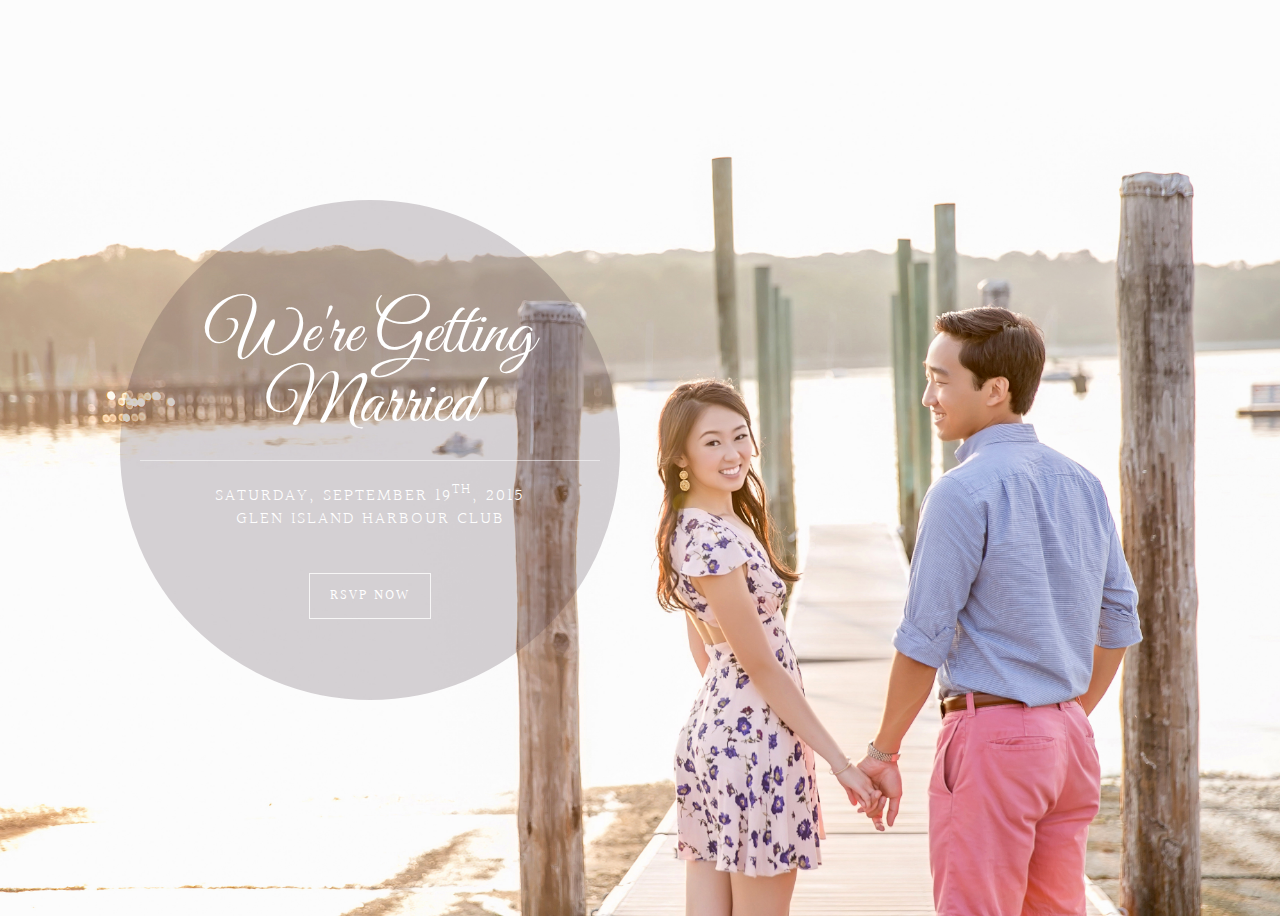
==== index.html @ 85db55b6 "Circleee and button" ====
<!DOCTYPE html>
<html>
<head>
  <title>Dan and Sharon</title>
  <link href='http://fonts.googleapis.com/css?family=Great+Vibes' rel='stylesheet' type='text/css'>
  <link href='http://fonts.googleapis.com/css?family=Rosarivo' rel='stylesheet' type='text/css'>
  <link href='http://fonts.googleapis.com/css?family=Halant:300,400' rel='stylesheet' type='text/css'>
  <link href="style.css" rel="stylesheet" type="text/css" />
</head>
<body> 
  <div class="main-sidebar">
    <h1>We're Getting Married</h1>
    <h3>Saturday, September 19<sup>th</sup>, 2015</h3>
    <h3>Glen Island Harbour Club</h3>
    <button id="rsvp">RSVP now</button>
  </div>
</body>
</html>
---- style.css ----
body {
  background-image: url('images/P00560_1185.jpg');
  background-position: center;
  background-size: cover;
  background-repeat: no-repeat;
  height: 100vh;
  color: rgb(255, 255, 255);
}
h1 {
  font: 70px/70px 'Great Vibes', script;
  text-align: center;
  border-bottom: 1px solid rgba(255, 255, 255, 0.5);
  padding: 30px 0 20px;
  margin: 70px 20px 20px;
}
h3 {
  text-transform: uppercase;
  font: 18px/18px 'Halant', serif;
  font-weight: 300;
  letter-spacing: 2px;
  text-align: center;
  margin: 5px;
}
.intro {
  height: 100%;
  position: relative;
}
.main-sidebar {
  position: absolute;
  top: 50%;
  left: 120px;
  width: 500px;
  height: 500px;
  margin-top: -250px;
  border-radius: 100%;
  background-color: rgba(53, 36, 49, 0.2);
  text-align: center;
}
#rsvp {
  background: transparent;
  border: 1px solid rgba(255, 255, 255, 0.8);
  text-transform: uppercase;
  margin-top: 40px;
  font: 14px/14px 'Halant', serif;
  letter-spacing: 2px;
  color: rgb(255, 255, 255);
  padding: 15px 20px;
  cursor: pointer;
}
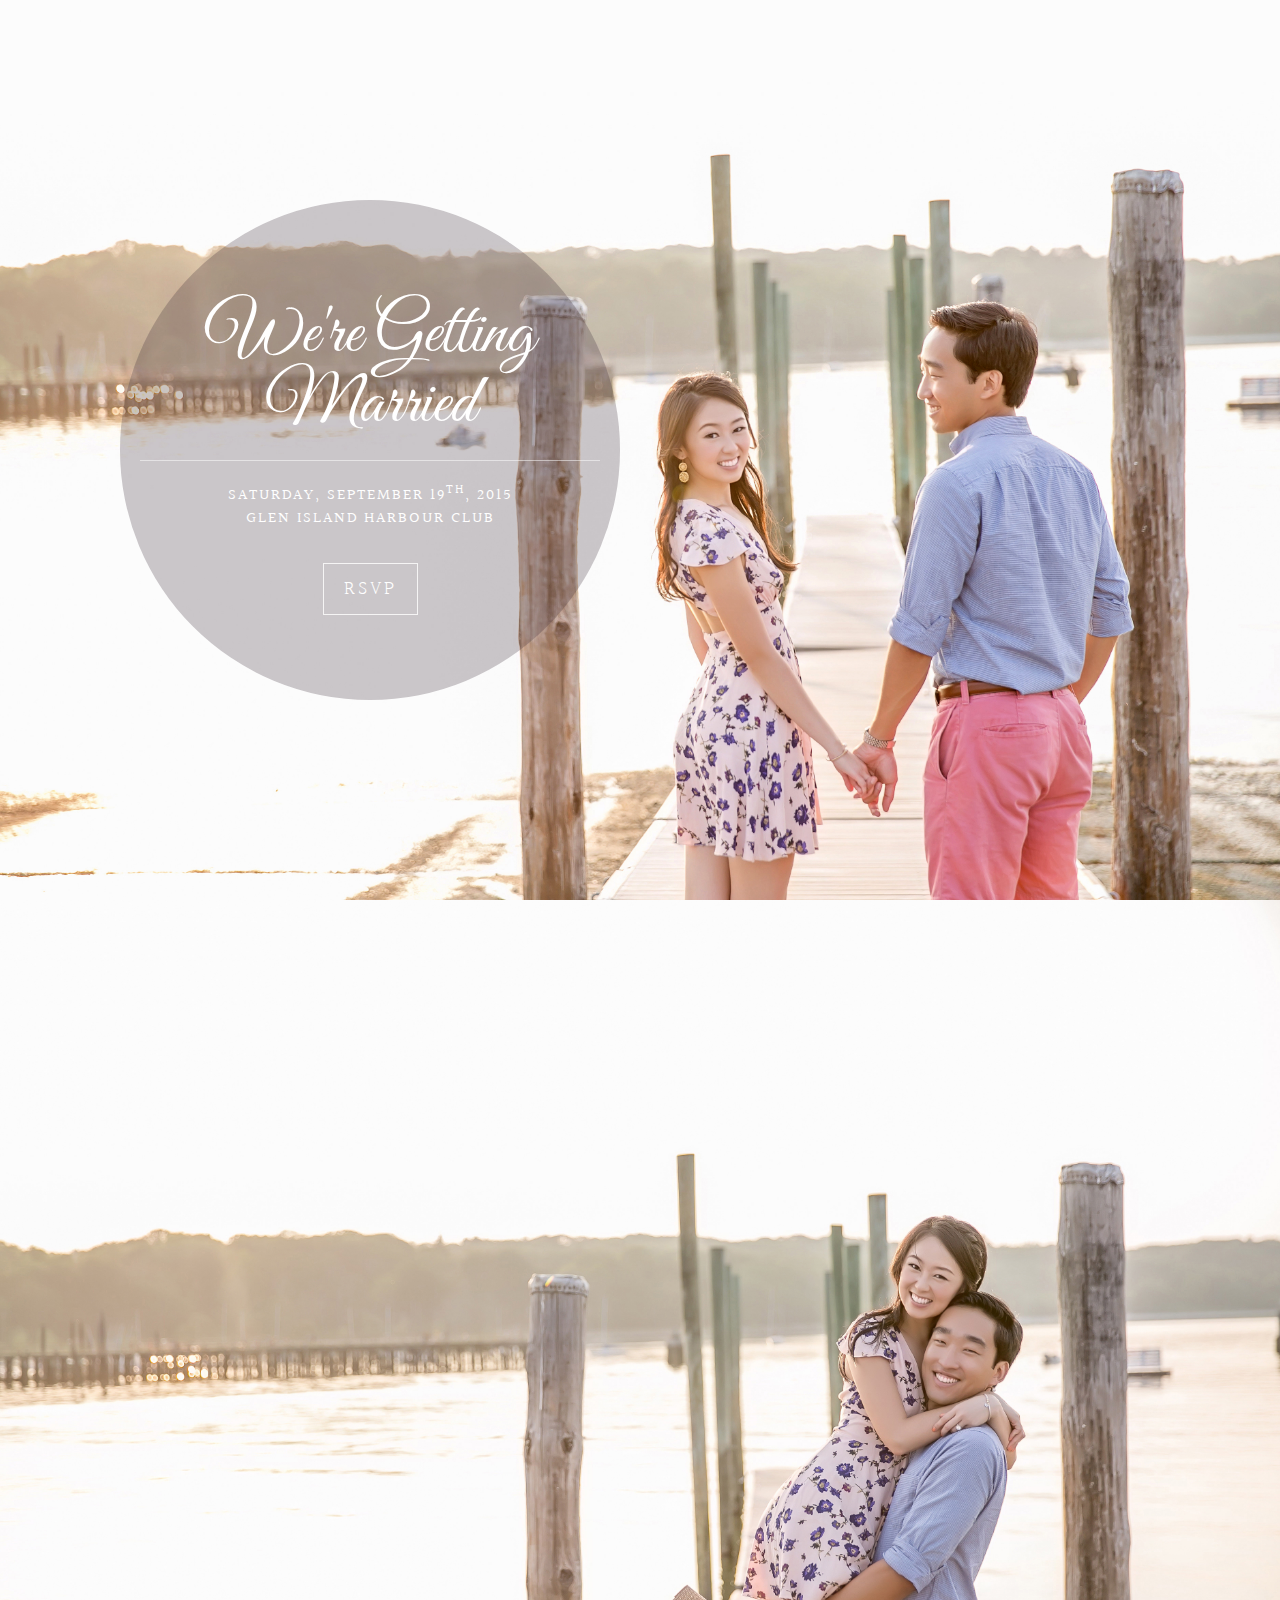
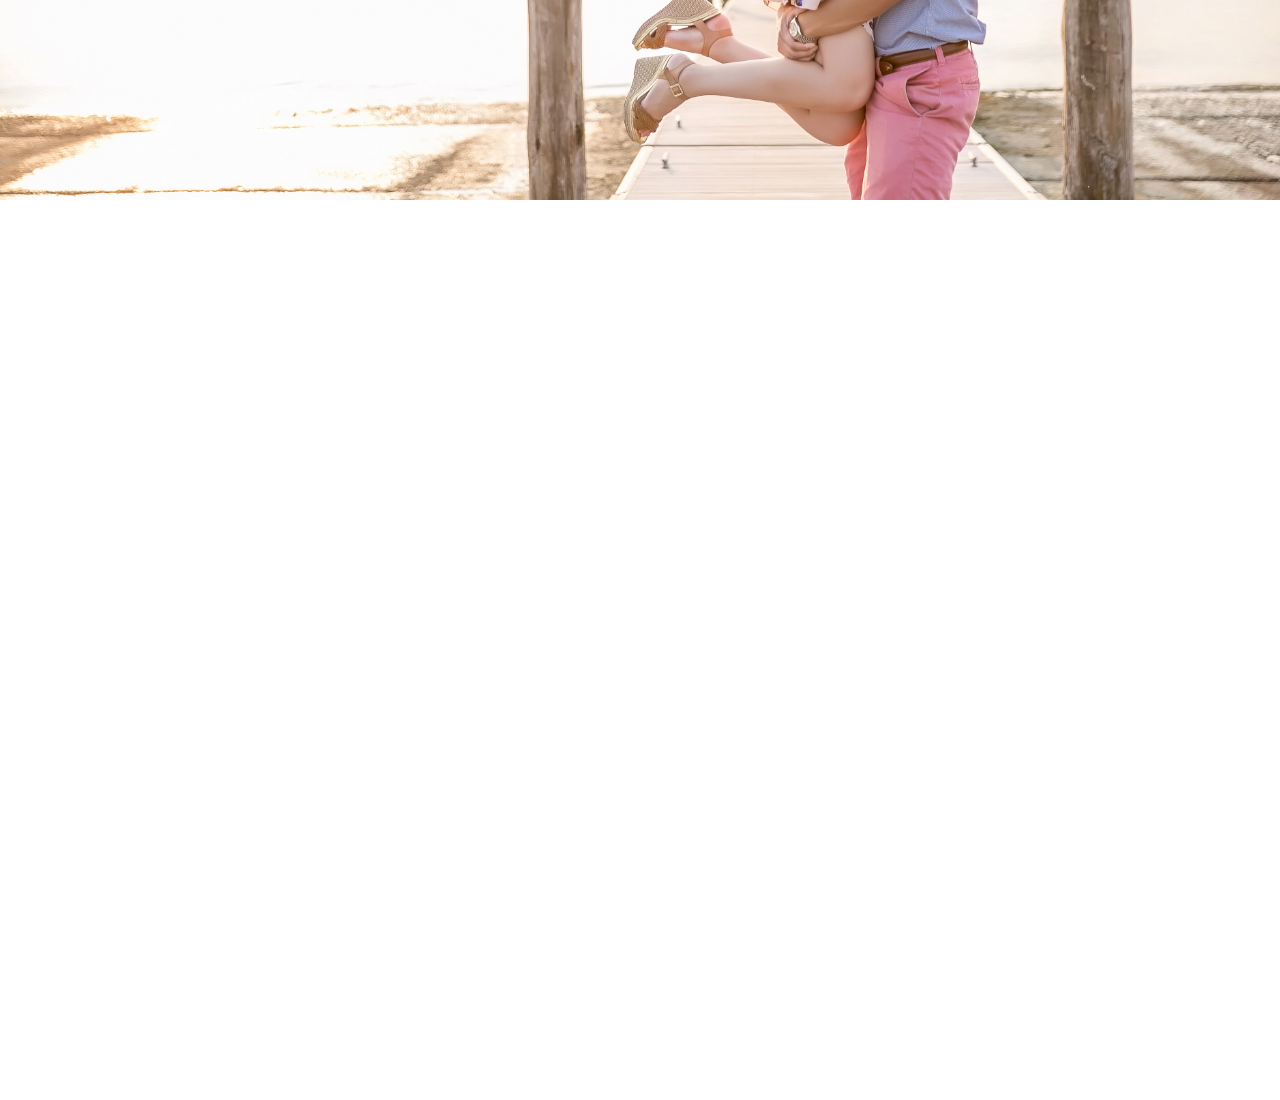
==== commit a30db744: "More images and structure" ====
--- a/index.html
+++ b/index.html
@@ -8,11 +8,19 @@
   <link href="style.css" rel="stylesheet" type="text/css" />
 </head>
 <body> 
-  <div class="main-sidebar">
-    <h1>We're Getting Married</h1>
-    <h3>Saturday, September 19<sup>th</sup>, 2015</h3>
-    <h3>Glen Island Harbour Club</h3>
-    <button id="rsvp">RSVP now</button>
+  <div id="intro">
+    <div class="main-sidebar">
+      <h1>We're Getting Married</h1>
+      <h3>Saturday, September 19<sup>th</sup>, 2015</h3>
+      <h3>Glen Island Harbour Club</h3>
+      <button id="rsvp">RSVP</button>
+    </div>
+  </div>
+
+  <div id="venue">
+  </div>
+
+  <div id="end">
   </div>
 </body>
 </html>--- a/style.css
+++ b/style.css
@@ -1,9 +1,5 @@
 body {
-  background-image: url('images/P00560_1185.jpg');
-  background-position: center;
-  background-size: cover;
-  background-repeat: no-repeat;
-  height: 100vh;
+  margin: 0;
   color: rgb(255, 255, 255);
 }
 h1 {
@@ -15,15 +11,43 @@
 }
 h3 {
   text-transform: uppercase;
-  font: 18px/18px 'Halant', serif;
-  font-weight: 300;
+  font: 16px/18px 'Halant', serif;
   letter-spacing: 2px;
   text-align: center;
   margin: 5px;
 }
-.intro {
-  height: 100%;
-  position: relative;
+#intro {
+  background-image: url('images/P00560_1185.jpg');
+  background-position: center;
+  background-size: cover;
+  background-repeat: no-repeat;
+  height: 100vh;
+}
+#rsvp {
+  background: transparent;
+  border: 1px solid rgba(255, 255, 255, 0.8);
+  text-transform: uppercase;
+  margin-top: 30px;
+  font: 20px/20px 'Halant', serif;
+  font-weight: 300;
+  letter-spacing: 3px;
+  color: rgb(255, 255, 255);
+  padding: 15px 20px;
+  cursor: pointer;
+}
+#venue {
+  background-image: url('images/P00560_1187.jpg');
+  background-position: center;
+  background-size: cover;
+  background-repeat: no-repeat;
+  height: 100vh;
+}
+#end {
+  background-image: url('images/P00560_1214.jpg');
+  background-position: center;
+  background-size: cover;
+  background-repeat: no-repeat;
+  height: 100vh;
 }
 .main-sidebar {
   position: absolute;
@@ -33,17 +57,15 @@
   height: 500px;
   margin-top: -250px;
   border-radius: 100%;
-  background-color: rgba(53, 36, 49, 0.2);
+  background-color: rgba(53, 36, 49, 0.25);
   text-align: center;
 }
-#rsvp {
-  background: transparent;
-  border: 1px solid rgba(255, 255, 255, 0.8);
-  text-transform: uppercase;
-  margin-top: 40px;
-  font: 14px/14px 'Halant', serif;
-  letter-spacing: 2px;
-  color: rgb(255, 255, 255);
-  padding: 15px 20px;
-  cursor: pointer;
+@media all and (max-width: 800px) {
+  #intro {
+    background-position: right;
+  }
+  .main-sidebar {
+    left: 50%;
+    margin-left: -250px;
+  }
 }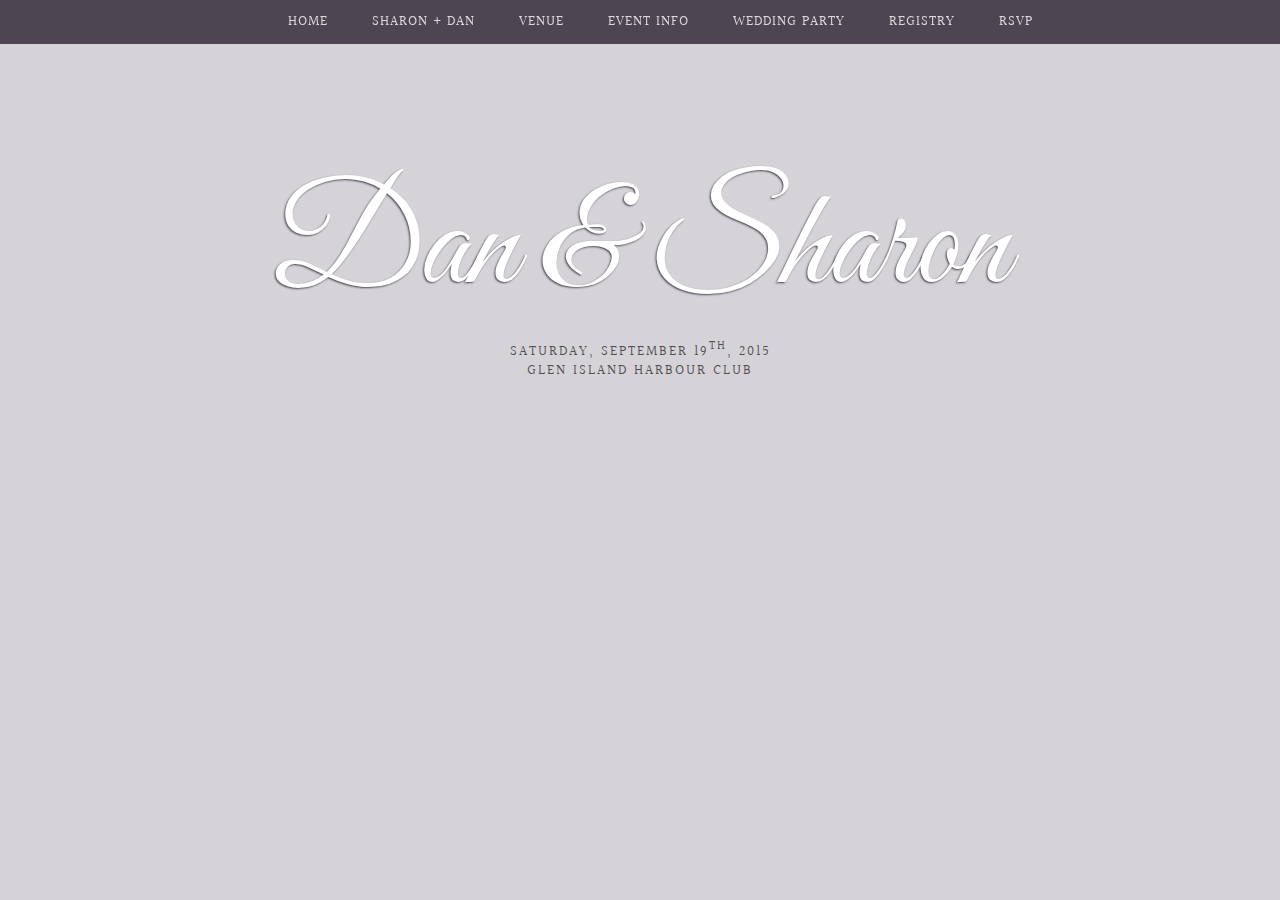
==== commit bf2ff273: "Purply. And meh venue" ====
--- a/index.html
+++ b/index.html
@@ -8,19 +8,23 @@
   <link href="style.css" rel="stylesheet" type="text/css" />
 </head>
 <body> 
-  <div id="intro">
-    <div class="main-sidebar">
-      <h1>We're Getting Married</h1>
+  <nav>
+    <ul>
+      <li><a href="index.html">Home</a></li>
+      <li><a href="us.html">Sharon + Dan</a></li>
+      <li><a href="venue.html">Venue</a></li>
+      <li><a href="wedding.html">Event Info</a></li>
+      <li><a href="party.html">Wedding Party</a></li>
+      <li><a href="registry.html">Registry</a></li>
+      <li><a href="rsvp.html">RSVP</a></li>
+    </ul>
+  </nav>
+  <div id="intro" class="full-bg">
+    <div class="main">
+      <h1>Dan & Sharon</h1>
       <h3>Saturday, September 19<sup>th</sup>, 2015</h3>
       <h3>Glen Island Harbour Club</h3>
-      <button id="rsvp">RSVP</button>
     </div>
-  </div>
-
-  <div id="venue">
-  </div>
-
-  <div id="end">
   </div>
 </body>
 </html>--- a/style.css
+++ b/style.css
@@ -1,29 +1,142 @@
 body {
+  background-color: #eeebf0;
   margin: 0;
   color: rgb(255, 255, 255);
 }
+a {
+  color: inherit;
+}
+
+/************************ NAV ************************/
+nav {
+  position: fixed;
+  top: 0;
+  left: 0;
+  right: 0;
+  height: 44px;
+  background-color: rgba(18, 10, 26, 0.7);
+  z-index: 1;
+  text-align: center;
+}
+ul {
+  margin: 0;
+}
+li {
+  display: inline-block;
+  list-style-type: none;
+}
+li a {
+  display: block;
+  color: rgba(255, 255, 255, 0.8);
+  text-decoration: none;
+  text-transform: uppercase;
+  font: 14px/16px 'Halant', serif;
+  letter-spacing: 1px;
+  padding: 14px 20px;
+  margin: 0;
+}
+li a:hover {
+  background-color: rgba(18, 10, 26, 0.9);
+}
+
+
+/************************ HEADERS ************************/
 h1 {
-  font: 70px/70px 'Great Vibes', script;
+  font: 140px/140px 'Great Vibes', script;
   text-align: center;
-  border-bottom: 1px solid rgba(255, 255, 255, 0.5);
-  padding: 30px 0 20px;
-  margin: 70px 20px 20px;
+  padding: 30px 0 0;
+  margin: 150px 0 20px;
+  text-shadow: -1px 1px 2px rgba(18, 10, 26, 0.7);
+}
+h2 {
+  color: #777;
+  font: 60px/60px 'Great Vibes', script;
+  text-align: center;
 }
 h3 {
+  color: rgba(0, 0, 0, 0.65);
   text-transform: uppercase;
-  font: 16px/18px 'Halant', serif;
+  font: 14px/14px 'Halant', serif;
   letter-spacing: 2px;
   text-align: center;
   margin: 5px;
 }
-#intro {
-  background-image: url('images/P00560_1185.jpg');
-  background-position: center;
+
+
+/************************ CONTENT ************************/
+.main {
+  position: relative;
+}
+.content {
+  position: relative;
+  width: 750px;
+  margin: 0 auto;
+  padding-top: 60px;
+  text-align: center;
+}
+.white-card {
+  background-color: rgba(255, 255, 255, 0.8);
+  overflow: auto;
+}
+.half {
+  text-align: left;
+  margin-top: 65px;
+  margin-bottom: 100px;
+  display: block;
+  float: left;
+  width: 50%;
+}
+p {
+  color: rgba(0, 0, 0, 0.8);
+  text-transform: uppercase;
+  font: 14px/15px 'Halant', serif;
+  letter-spacing: 1px;
+  margin-top: 20px;
+}
+p:first-child {
+  margin-top: 0;
+}
+.meh {
+  color: rgba(0, 0, 0, 0.8);
+  font: 14px/16px 'Halant', serif;
+  letter-spacing: 0;
+  text-transform: none;
+}
+
+/************************ BGS ************************/
+.full-bg {
+  background-position: bottom;
   background-size: cover;
   background-repeat: no-repeat;
-  height: 100vh;
+  position: absolute;
+  top: 0;
+  left: 0;
+  bottom: 0;
+  right: 0;
 }
-#rsvp {
+#intro {
+  background-image: url('images/P00560_1186.jpg');
+}
+#intro:before {
+  content: '';
+  position: absolute;
+  top: 0;
+  right: 0;
+  left: 0;
+  bottom: 0;
+  background-color: rgba(0, 0, 0, 0.1);
+}
+img {
+  opacity: 0.8;
+  box-shadow: -1px 2px 8px rgba(0, 0, 0, 0.6);
+  width: 80%;
+  margin: 0 auto;
+}
+
+
+
+/************************ BTNS ************************/
+.rsvp {
   background: transparent;
   border: 1px solid rgba(255, 255, 255, 0.8);
   text-transform: uppercase;
@@ -35,31 +148,9 @@
   padding: 15px 20px;
   cursor: pointer;
 }
-#venue {
-  background-image: url('images/P00560_1187.jpg');
-  background-position: center;
-  background-size: cover;
-  background-repeat: no-repeat;
-  height: 100vh;
-}
-#end {
-  background-image: url('images/P00560_1214.jpg');
-  background-position: center;
-  background-size: cover;
-  background-repeat: no-repeat;
-  height: 100vh;
-}
-.main-sidebar {
-  position: absolute;
-  top: 50%;
-  left: 120px;
-  width: 500px;
-  height: 500px;
-  margin-top: -250px;
-  border-radius: 100%;
-  background-color: rgba(53, 36, 49, 0.25);
-  text-align: center;
-}
+
+
+/************************ RESPONSIVE ************************/
 @media all and (max-width: 800px) {
   #intro {
     background-position: right;
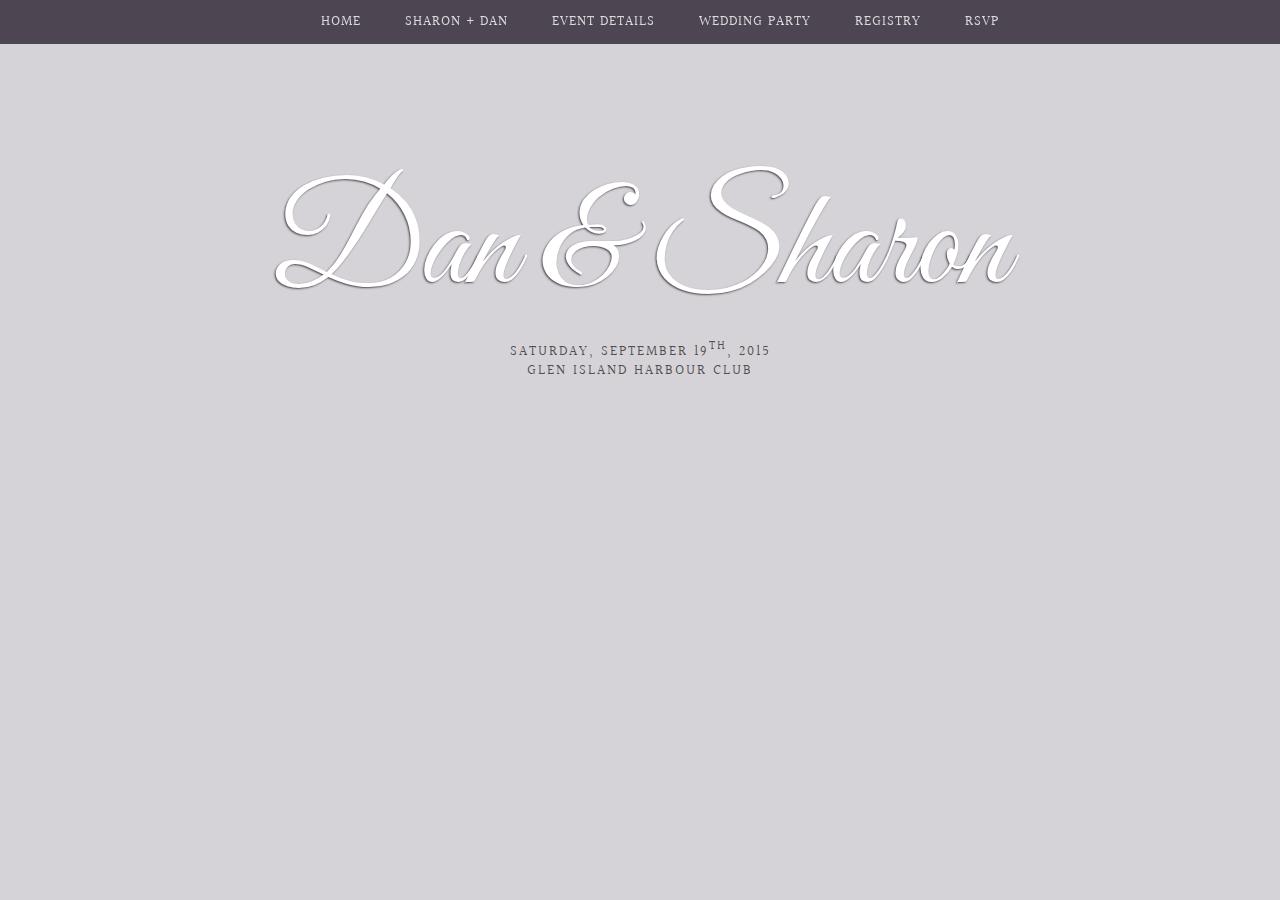
==== commit 9aa35ddc: "Merging info and venue" ====
--- a/index.html
+++ b/index.html
@@ -12,8 +12,7 @@
     <ul>
       <li><a href="index.html">Home</a></li>
       <li><a href="us.html">Sharon + Dan</a></li>
-      <li><a href="venue.html">Venue</a></li>
-      <li><a href="wedding.html">Event Info</a></li>
+      <li><a href="wedding.html">Event Details</a></li>
       <li><a href="party.html">Wedding Party</a></li>
       <li><a href="registry.html">Registry</a></li>
       <li><a href="rsvp.html">RSVP</a></li>
--- a/style.css
+++ b/style.css
@@ -49,9 +49,10 @@
   text-shadow: -1px 1px 2px rgba(18, 10, 26, 0.7);
 }
 h2 {
-  color: #777;
+  color: rgba(255, 255, 255, 0.8);
   font: 60px/60px 'Great Vibes', script;
-  text-align: center;
+  margin-bottom: 10px;
+  margin-left: -25px;
 }
 h3 {
   color: rgba(0, 0, 0, 0.65);
@@ -69,7 +70,7 @@
 }
 .content {
   position: relative;
-  width: 750px;
+  width: 680px;
   margin: 0 auto;
   padding-top: 60px;
   text-align: center;
@@ -78,29 +79,41 @@
   background-color: rgba(255, 255, 255, 0.8);
   overflow: auto;
 }
-.half {
+.left {
   text-align: left;
-  margin-top: 65px;
+  margin-top: 20px;
   margin-bottom: 100px;
-  display: block;
   float: left;
-  width: 50%;
+  width: 45%;
+}
+.right {
+  text-align: left;
+  margin-top: 20px;
+  float: right;
+  width: 45%;
 }
 p {
-  color: rgba(0, 0, 0, 0.8);
+  color: rgba(255, 255, 255, 0.85);
   text-transform: uppercase;
-  font: 14px/15px 'Halant', serif;
+  font: 14px/16px 'Halant', serif;
   letter-spacing: 1px;
-  margin-top: 20px;
+  margin-top: 10px;
 }
 p:first-child {
   margin-top: 0;
 }
-.meh {
-  color: rgba(0, 0, 0, 0.8);
-  font: 14px/16px 'Halant', serif;
-  letter-spacing: 0;
-  text-transform: none;
+.schedule {
+  color: rgba(255, 255, 255, 0.85);
+  text-transform: uppercase;
+  font: 14px/18px 'Halant', serif;
+  display: table;
+}
+.schedule-time {
+  display: table-cell;
+  width: 100px;
+}
+.schedule-desc {
+  display: table-cell;
 }
 
 /************************ BGS ************************/
@@ -114,17 +127,25 @@
   bottom: 0;
   right: 0;
 }
-#intro {
-  background-image: url('images/P00560_1186.jpg');
-}
-#intro:before {
+.full-bg:before {
   content: '';
   position: absolute;
   top: 0;
   right: 0;
   left: 0;
   bottom: 0;
+}
+#intro {
+  background-image: url('images/P00560_1186.jpg');
+}
+#intro:before {
   background-color: rgba(0, 0, 0, 0.1);
+}
+#venue {
+  background-image: url('images/gihc-edited.jpg');
+}
+#venue:before {
+  background-color: rgba(0, 0, 0, 0.2);
 }
 img {
   opacity: 0.8;
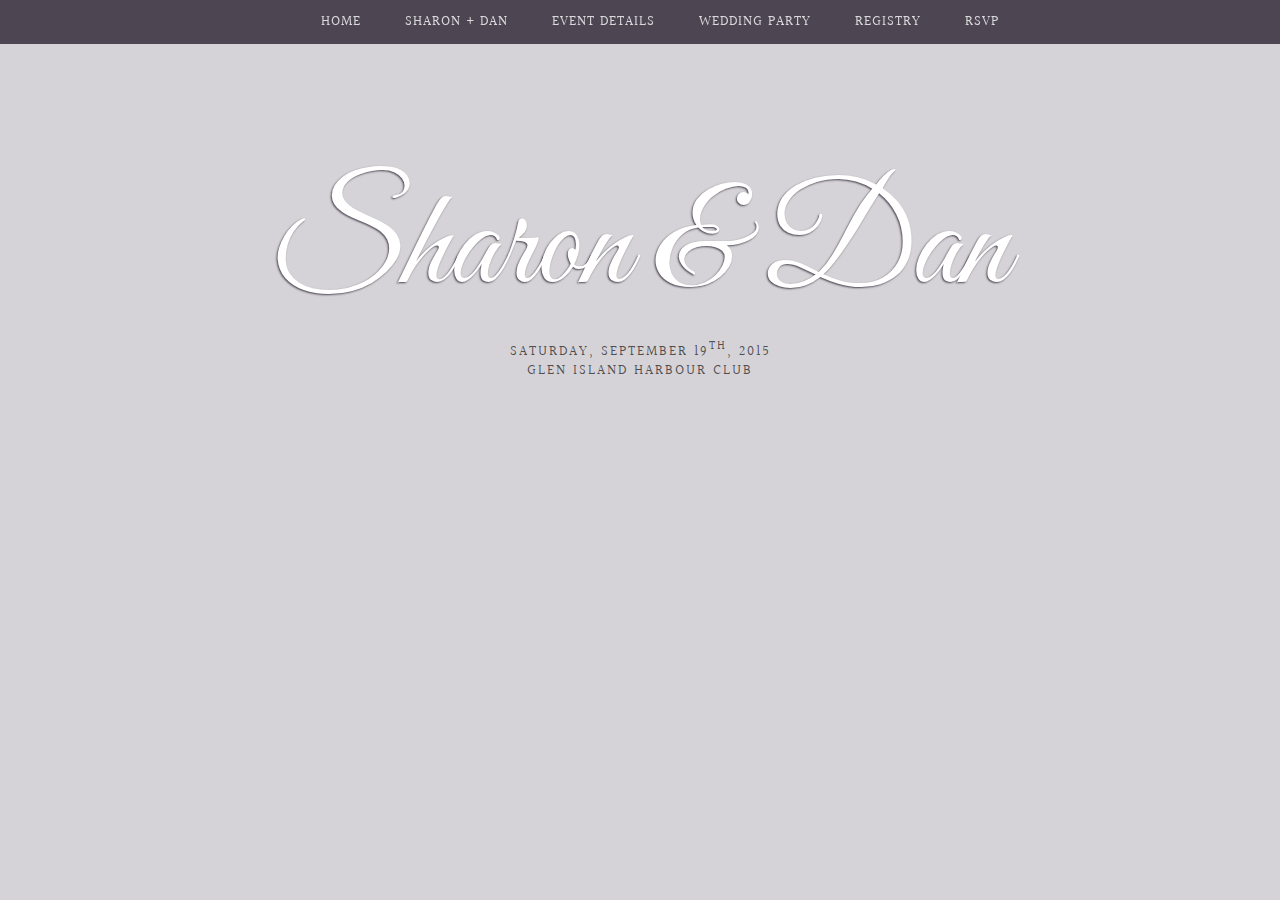
==== commit 87be7610: "Some more jank" ====
--- a/index.html
+++ b/index.html
@@ -20,7 +20,7 @@
   </nav>
   <div id="intro" class="full-bg">
     <div class="main">
-      <h1>Dan & Sharon</h1>
+      <h1>Sharon & Dan</h1>
       <h3>Saturday, September 19<sup>th</sup>, 2015</h3>
       <h3>Glen Island Harbour Club</h3>
     </div>
--- a/style.css
+++ b/style.css
@@ -54,6 +54,12 @@
   margin-bottom: 10px;
   margin-left: -25px;
 }
+.party-header {
+  color: rgba(255, 255, 255, 0.9);
+  font-size: 72px;
+  line-height: 72px;
+  margin-bottom: 20px;
+}
 h3 {
   color: rgba(0, 0, 0, 0.65);
   text-transform: uppercase;
@@ -61,6 +67,14 @@
   letter-spacing: 2px;
   text-align: center;
   margin: 5px;
+}
+hr {
+  width: 80px;
+  opacity: 0.5;
+  margin: 40px auto;
+}
+hr + .party-header {
+  margin-top: 40px;
 }
 
 
@@ -81,16 +95,30 @@
 }
 .left {
   text-align: left;
-  margin-top: 20px;
+  margin-top: 10px;
+  margin-left: 10px;
   margin-bottom: 100px;
   float: left;
-  width: 45%;
+  width: 35%;
 }
 .right {
   text-align: left;
-  margin-top: 20px;
+  margin-top: 10px;
+  margin-right: -45px;
   float: right;
   width: 45%;
+}
+.half {
+  text-align: left;
+  width: 320px;
+  display: inline-block;
+  box-sizing: border-box;
+}
+.half:first-child {
+  padding-right: 10px;
+}
+.half-last-child {
+  padding-left: 10px;
 }
 p {
   color: rgba(255, 255, 255, 0.85);
@@ -110,11 +138,48 @@
 }
 .schedule-time {
   display: table-cell;
-  width: 100px;
+  width: 80px;
 }
 .schedule-desc {
   display: table-cell;
 }
+.partier-wrapper {
+  display: inline-block;
+  vertical-align: top;
+  width: 110px;
+}
+.partier {
+  width: 100px;
+  height: 100px;
+  overflow: hidden;
+  border-radius: 100%;
+  box-shadow: 0 0 8px rgba(0, 0, 0, 0.5);
+}
+.partier img {
+  width: 100px;
+}
+.partier-name {
+  color: rgba(255, 255, 255, 0.8);
+  text-transform: uppercase;
+  font: 14px/14px 'Halant', serif;
+  letter-spacing: 1px;
+  text-align: center;
+  margin: 10px;
+}
+.partier-name small {
+  font-size: 9px;
+  line-height: 9px;
+}
+.partier-name .nickname {
+  font-size: 11px;
+}
+.registry-text {
+  color: rgba(255, 255, 255, 0.8);
+  margin-top: 300px;
+  font: 20px/26px 'Halant', serif;
+  text-shadow: 0 0 20px rgba(0, 0, 0, 0.8);
+}
+
 
 /************************ BGS ************************/
 .full-bg {
@@ -147,27 +212,34 @@
 #venue:before {
   background-color: rgba(0, 0, 0, 0.2);
 }
-img {
-  opacity: 0.8;
-  box-shadow: -1px 2px 8px rgba(0, 0, 0, 0.6);
-  width: 80%;
-  margin: 0 auto;
-}
-
+#party {
+  background-image: url('images/toast.jpg');
+  background-color: #726076;
+}
+#party:before {
+  background-color: rgba(0, 0, 0, 0.45);
+}
+#registry {
+  background-image: url('images/bali.jpg');
+}
+#registry:before {
+  background-color: rgba(0, 0, 0, 0.35);
+}
 
 
 /************************ BTNS ************************/
-.rsvp {
-  background: transparent;
-  border: 1px solid rgba(255, 255, 255, 0.8);
-  text-transform: uppercase;
-  margin-top: 30px;
-  font: 20px/20px 'Halant', serif;
+button {
+  display: block;
+  background: rgba(255, 255, 255, 0.8);
+  border: 0;
+  text-transform: uppercase;
+  margin: 30px auto 20px;
+  font: 18px/18px 'Halant', serif;
   font-weight: 300;
   letter-spacing: 3px;
-  color: rgb(255, 255, 255);
-  padding: 15px 20px;
-  cursor: pointer;
+  color: rgba(0, 0, 0, 0.8);
+  padding: 15px 25px;
+  pointer-events: none;
 }
 
 
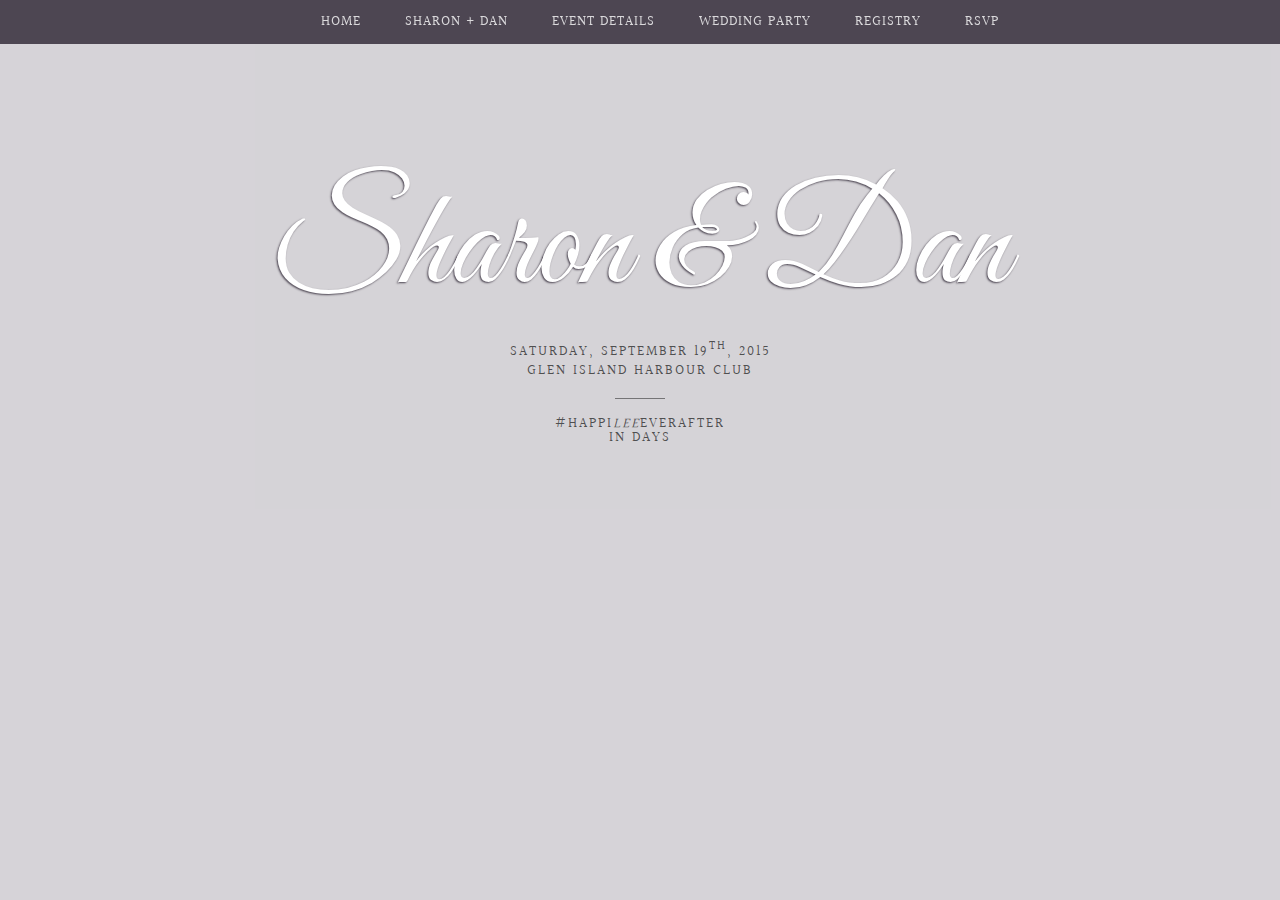
==== commit dc78166d: "Add more lodging info" ====
--- a/index.html
+++ b/index.html
@@ -5,7 +5,10 @@
   <link href='http://fonts.googleapis.com/css?family=Great+Vibes' rel='stylesheet' type='text/css'>
   <link href='http://fonts.googleapis.com/css?family=Rosarivo' rel='stylesheet' type='text/css'>
   <link href='http://fonts.googleapis.com/css?family=Halant:300,400' rel='stylesheet' type='text/css'>
-  <link href="style.css" rel="stylesheet" type="text/css" />
+  <link href="css/style.css" rel="stylesheet" type="text/css" />
+
+  <script src="js/jquery-1.11.0.min.js"></script>
+  <script src="js/main.js"></script>
 </head>
 <body> 
   <nav>
@@ -23,6 +26,11 @@
       <h1>Sharon & Dan</h1>
       <h3>Saturday, September 19<sup>th</sup>, 2015</h3>
       <h3>Glen Island Harbour Club</h3>
+
+      <div class="countdown">
+        <div class="hashtag">#happi<i>lee</i>everafter</div>
+        in <span class="days"></span> days
+      </div>
     </div>
   </div>
 </body>
--- a/css/style.css
+++ b/css/style.css
@@ -0,0 +1,299 @@
+body {
+  background-color: #eeebf0;
+  margin: 0;
+  color: rgb(255, 255, 255);
+}
+a {
+  color: inherit;
+}
+
+/************************ NAV ************************/
+nav {
+  position: fixed;
+  top: 0;
+  left: 0;
+  right: 0;
+  height: 44px;
+  background-color: rgba(18, 10, 26, 0.7);
+  z-index: 1;
+  text-align: center;
+}
+ul {
+  margin: 0;
+}
+li {
+  display: inline-block;
+  list-style-type: none;
+}
+li a {
+  display: block;
+  color: rgba(255, 255, 255, 0.8);
+  text-decoration: none;
+  text-transform: uppercase;
+  font: 14px/16px 'Halant', serif;
+  letter-spacing: 1px;
+  padding: 14px 20px;
+  margin: 0;
+}
+li a:hover {
+  background-color: rgba(18, 10, 26, 0.9);
+}
+
+
+/************************ HEADERS ************************/
+h1 {
+  font: 140px/140px 'Great Vibes', script;
+  text-align: center;
+  padding: 30px 0 0;
+  margin: 150px 0 20px;
+  text-shadow: -1px 1px 2px rgba(18, 10, 26, 0.7);
+}
+h2 {
+  color: rgba(255, 255, 255, 0.8);
+  font: 60px/60px 'Great Vibes', script;
+  margin-bottom: 10px;
+  margin-left: -25px;
+}
+.party-header {
+  color: rgba(255, 255, 255, 0.9);
+  font-size: 72px;
+  line-height: 72px;
+  margin-bottom: 20px;
+}
+h3,
+.countdown {
+  color: rgba(0, 0, 0, 0.65);
+  text-transform: uppercase;
+  font: 14px/14px 'Halant', serif;
+  letter-spacing: 2px;
+  text-align: center;
+  margin: 5px;
+}
+hr {
+  width: 80px;
+  opacity: 0.5;
+  margin: 40px auto;
+}
+hr + .party-header {
+  margin-top: 40px;
+}
+
+
+/************************ CONTENT ************************/
+.countdown {
+  padding-top: 15px;
+}
+.countdown:before {
+  content: "";
+  display: inline-block;
+  border-top: 1px solid rgba(0, 0, 0, 0.45);
+  width: 50px;
+  padding-bottom: 15px;
+}
+.main {
+  position: relative;
+}
+.content {
+  position: relative;
+  width: 680px;
+  margin: 0 auto;
+  padding-top: 60px;
+  text-align: center;
+}
+.white-card {
+  background-color: rgba(255, 255, 255, 0.8);
+  overflow: auto;
+}
+.left {
+  text-align: left;
+  margin-top: 10px;
+  margin-left: 10px;
+  margin-bottom: 100px;
+  float: left;
+  width: 35%;
+}
+.right {
+  text-align: left;
+  margin-top: 10px;
+  margin-right: -45px;
+  float: right;
+  width: 45%;
+}
+.half {
+  text-align: left;
+  width: 320px;
+  display: inline-block;
+  box-sizing: border-box;
+  overflow: auto;
+}
+.half:first-child {
+  padding-right: 10px;
+}
+.half-last-child {
+  padding-left: 10px;
+}
+p {
+  color: rgba(255, 255, 255, 0.85);
+  text-transform: uppercase;
+  font: 14px/16px 'Halant', serif;
+  letter-spacing: 1px;
+  margin-top: 10px;
+}
+p:first-child {
+  margin-top: 0;
+}
+.full {
+  clear: both;
+  text-align: left;
+}
+.full > .no-transform {
+  text-transform: none;
+}
+.lodging{
+  padding-bottom: 80px;
+}
+.schedule {
+  color: rgba(255, 255, 255, 0.85);
+  text-transform: uppercase;
+  font: 14px/18px 'Halant', serif;
+  display: table;
+}
+.schedule-time {
+  display: table-cell;
+  width: 80px;
+}
+.schedule-desc {
+  display: table-cell;
+}
+.partier-wrapper {
+  display: inline-block;
+  vertical-align: top;
+  width: 110px;
+}
+.partier {
+  width: 100px;
+  height: 100px;
+  overflow: hidden;
+  border-radius: 100%;
+  box-shadow: 0 0 8px rgba(0, 0, 0, 0.5);
+}
+.partier img {
+  width: 100px;
+}
+.partier-name {
+  color: rgba(255, 255, 255, 0.8);
+  text-transform: uppercase;
+  font: 14px/14px 'Halant', serif;
+  letter-spacing: 1px;
+  text-align: center;
+  margin: 10px;
+}
+.partier-name small {
+  font-size: 9px;
+  line-height: 9px;
+}
+.partier-name .nickname {
+  font-size: 11px;
+}
+.registry-text {
+  color: rgba(255, 255, 255, 0.8);
+  margin-top: 300px;
+  font: 20px/26px 'Halant', serif;
+  text-shadow: 0 0 20px rgba(0, 0, 0, 0.8);
+}
+#images {
+  position: relative;
+  top: 48px;
+  margin: 0;
+  text-align: center;
+}
+#images .img-wrapper {
+  display: inline-block;
+  width: 33%;
+  margin: 0;
+  height: 190px;
+  overflow: hidden;
+
+}
+#images img {
+  width: 100%;
+  margin-top: -20px;
+}
+
+
+/************************ BGS ************************/
+.full-bg {
+  background-position: bottom;
+  background-size: cover;
+  background-repeat: no-repeat;
+  position: absolute;
+  top: 0;
+  left: 0;
+  bottom: 0;
+  right: 0;
+}
+.full-bg:before {
+  content: '';
+  position: absolute;
+  top: 0;
+  right: 0;
+  left: 0;
+  bottom: 0;
+}
+#intro {
+  background-image: url('../images/P00560_1186.jpg');
+}
+#intro:before {
+  background-color: rgba(0, 0, 0, 0.1);
+}
+#venue {
+  background-image: url('../images/gihc-edited.jpg');
+  position: fixed;
+  overflow: auto;
+}
+#venue:before {
+  background-color: rgba(0, 0, 0, 0.65);
+  position: fixed;
+}
+#party {
+  background-image: url('../images/toast2.jpg');
+  background-color: #726076;
+  background-position: top;
+}
+#party:before {
+  background-color: rgba(0, 0, 0, 0.6);
+}
+#registry {
+  background-image: url('../images/bali.jpg');
+}
+#registry:before {
+  background-color: rgba(0, 0, 0, 0.35);
+}
+
+
+/************************ BTNS ************************/
+button {
+  display: block;
+  background: rgba(255, 255, 255, 0.8);
+  border: 0;
+  text-transform: uppercase;
+  margin: 30px auto 20px;
+  font: 18px/18px 'Halant', serif;
+  font-weight: 300;
+  letter-spacing: 3px;
+  color: rgba(0, 0, 0, 0.8);
+  padding: 15px 25px;
+  pointer-events: none;
+}
+
+
+/************************ RESPONSIVE ************************/
+@media all and (max-width: 800px) {
+  #intro {
+    background-position: right;
+  }
+  .main-sidebar {
+    left: 50%;
+    margin-left: -250px;
+  }
+}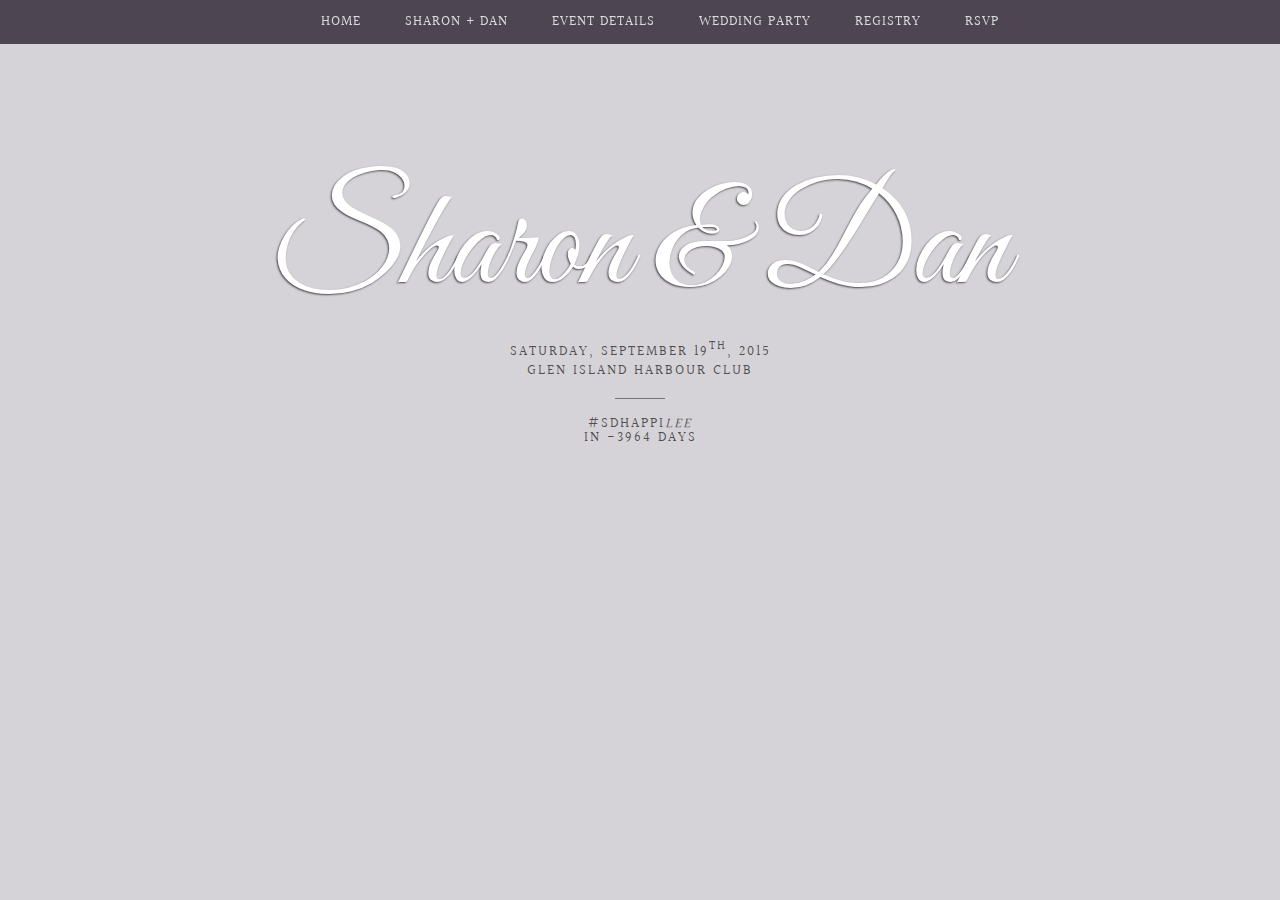
==== commit 8b6df200: "Update hashtag" ====
--- a/index.html
+++ b/index.html
@@ -28,7 +28,7 @@
       <h3>Glen Island Harbour Club</h3>
 
       <div class="countdown">
-        <div class="hashtag">#happi<i>lee</i>everafter</div>
+        <div class="hashtag">#SDHappi<i>lee</i></div>
         in <span class="days"></span> days
       </div>
     </div>
